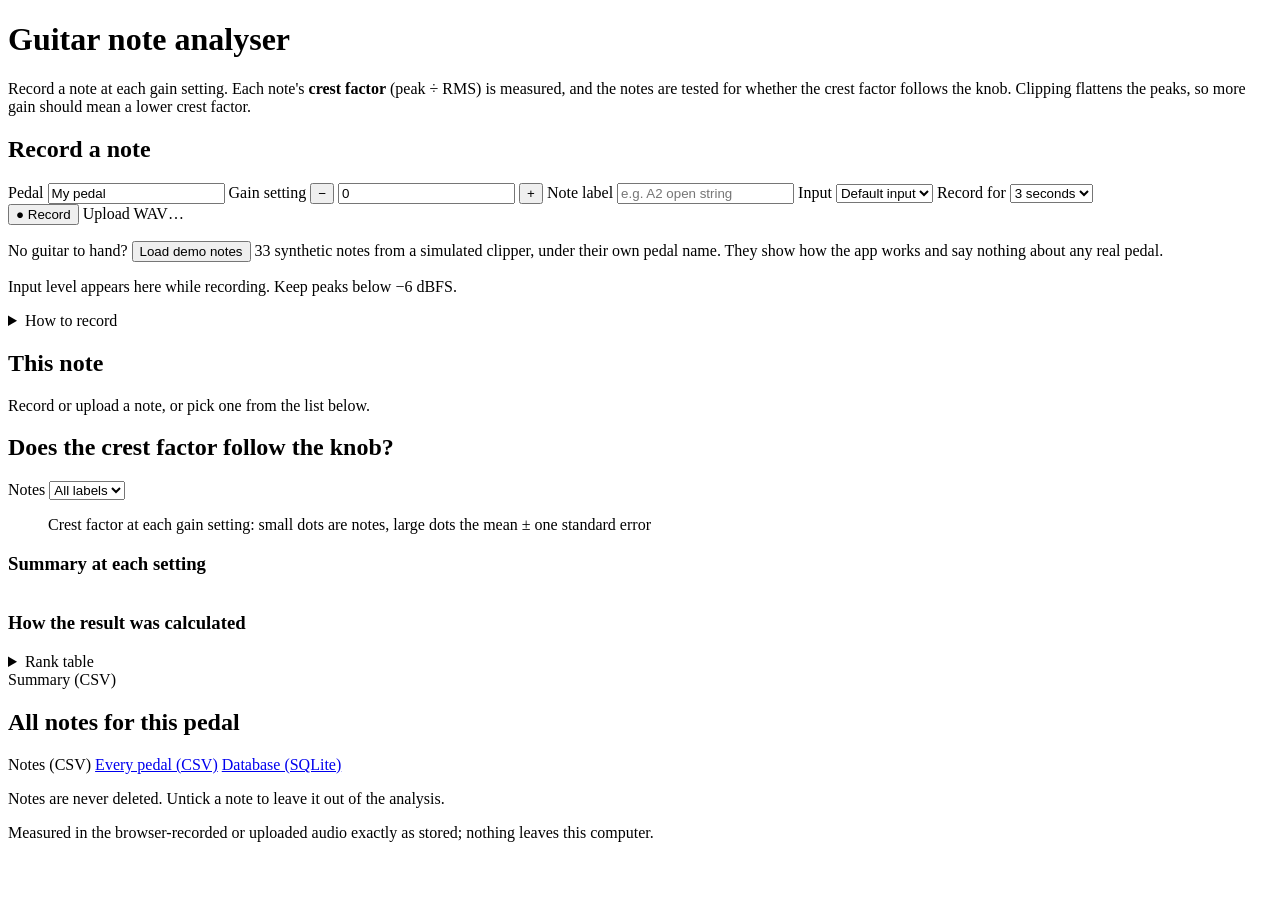
==== static/index.html @ f60c5148 "Publish the guitar note analyser" ====
<!doctype html>
<html lang="en-GB">
<head>
<meta charset="utf-8">
<meta name="viewport" content="width=device-width, initial-scale=1">
<title>Guitar Note Analyser</title>
<link rel="stylesheet" href="static/style.css">
</head>
<body>
<header class="masthead">
  <h1>Guitar note analyser</h1>
  <p>Record a note at each gain setting. Each note's <strong>crest factor</strong> (peak ÷ RMS)
     is measured, and the notes are tested for whether the crest factor follows the knob.
     Clipping flattens the peaks, so more gain should mean a lower crest factor.</p>
  <p id="mode-note" class="mode-note" hidden>This copy runs entirely in your browser. Your notes and
     recordings are saved in this browser only and are never uploaded, so use
     <em>Database (SQLite)</em> below now and then to keep a copy.</p>
</header>

<main>
<div class="top">
  <section class="card" id="record-card" aria-labelledby="record-title">
    <h2 id="record-title">Record a note</h2>
    <div class="fields">
      <label>Pedal
        <input id="pedal" list="pedal-list" autocomplete="off" value="My pedal">
        <datalist id="pedal-list"></datalist>
      </label>
      <label>Gain setting
        <span class="stepper">
          <button type="button" id="gain-down" aria-label="Lower gain setting">−</button>
          <input id="gain" type="number" step="0.5" min="0" value="0" inputmode="decimal">
          <button type="button" id="gain-up" aria-label="Raise gain setting">+</button>
        </span>
        <small id="gain-count" class="hint"></small>
      </label>
      <label>Note label
        <input id="label" list="label-list" autocomplete="off" placeholder="e.g. A2 open string">
        <datalist id="label-list"></datalist>
      </label>
      <label>Input
        <select id="device"><option value="">Default input</option></select>
      </label>
      <label>Record for
        <select id="duration">
          <option value="2">2 seconds</option>
          <option value="3" selected>3 seconds</option>
          <option value="4">4 seconds</option>
          <option value="6">6 seconds</option>
        </select>
      </label>
    </div>

    <div class="actions">
      <button type="button" id="record" class="primary">● Record</button>
      <label class="button" for="upload">Upload WAV…</label>
      <input id="upload" type="file" accept=".wav,audio/wav,audio/x-wav" multiple hidden>
    </div>
    <p class="demo-line">No guitar to hand?
      <button type="button" id="load-demo">Load demo notes</button>
      <span class="hint">33 synthetic notes from a simulated clipper, under their own pedal name.
        They show how the app works and say nothing about any real pedal.</span>
    </p>

    <div class="meter" aria-hidden="true"><div id="meter-fill"></div><div class="meter-zone"></div></div>
    <p id="meter-text" class="hint">Input level appears here while recording. Keep peaks below −6 dBFS.</p>
    <p id="status" role="status" aria-live="polite"></p>
    <p id="processing" class="hint"></p>

    <details class="protocol">
      <summary>How to record</summary>
      <ol>
        <li>Plug the pedal's output into your audio interface and choose it under <em>Input</em>.</li>
        <li>Use one note throughout (say the open A string), plucked the same way each time.</li>
        <li>Press <em>Record</em>, pluck once, and let the note ring. One note per recording.</li>
        <li>Record about five notes at each gain setting, then move the knob and repeat.</li>
        <li>Keep the interface's input below −6 dBFS: clipping in the interface flattens peaks
            exactly as the pedal does and would count as extra distortion.</li>
      </ol>
      <p>The browser's echo cancellation, noise suppression and automatic gain control are switched
         off for recording, since each of them would change the waveform being measured.</p>
    </details>
  </section>

  <section class="card" id="note-card" aria-labelledby="note-title">
    <h2 id="note-title">This note</h2>
    <p id="note-empty" class="hint">Record or upload a note, or pick one from the list below.</p>
    <div id="note-body" hidden>
      <div class="headline">
        <div><span class="big" id="note-crest"></span><span class="unit">dB crest factor</span></div>
        <div class="facts" id="note-facts"></div>
      </div>
      <div id="note-warnings"></div>
      <figure class="chart">
        <figcaption>Whole recording, with the analysed window shaded</figcaption>
        <div id="chart-overview"></div>
        <div class="downloads" data-chart="chart-overview"></div>
      </figure>
      <figure class="chart">
        <figcaption>30 ms close-up around the peak: dashed = ±peak, solid = ±RMS</figcaption>
        <div id="chart-zoom"></div>
        <div class="downloads" data-chart="chart-zoom"></div>
      </figure>
      <h3>How this number was calculated</h3>
      <ol class="steps" id="note-steps"></ol>
      <div class="downloads">
        <a id="dl-audio" class="button">Recording (WAV)</a>
        <a id="dl-window" class="button">Analysed samples (CSV)</a>
      </div>
      <details class="edit">
        <summary>Edit this note</summary>
        <form id="edit-form" class="fields">
          <label>Pedal <input name="pedal" required></label>
          <label>Gain setting <input name="gain" type="number" step="any" required></label>
          <label>Note label <input name="label"></label>
          <label class="wide">Comment <input name="comment"></label>
          <label class="check"><input name="included" type="checkbox"> Include in the analysis</label>
          <div class="actions"><button type="submit">Save changes</button></div>
        </form>
      </details>
    </div>
  </section>
</div>

<section class="card" id="analysis-card" aria-labelledby="analysis-title">
  <div class="card-head">
    <h2 id="analysis-title">Does the crest factor follow the knob?</h2>
    <label class="inline">Notes
      <select id="label-filter"><option value="__all__">All labels</option></select>
    </label>
  </div>
  <p id="verdict" class="verdict"></p>
  <div id="analysis-warnings"></div>
  <figure class="chart">
    <figcaption>Crest factor at each gain setting: small dots are notes, large dots the mean
      ± one standard error</figcaption>
    <div id="chart-gain"></div>
    <div class="downloads" data-chart="chart-gain"></div>
  </figure>
  <h3>Summary at each setting</h3>
  <div class="table-wrap"><table id="summary-table"></table></div>
  <h3>How the result was calculated</h3>
  <ol class="steps" id="analysis-steps"></ol>
  <details>
    <summary>Rank table</summary>
    <div class="table-wrap"><table id="rank-table"></table></div>
  </details>
  <div class="downloads">
    <a id="dl-summary" class="button">Summary (CSV)</a>
  </div>
</section>

<section class="card" id="notes-card" aria-labelledby="notes-title">
  <div class="card-head">
    <h2 id="notes-title">All notes for this pedal</h2>
    <div class="downloads">
      <a id="dl-notes" class="button">Notes (CSV)</a>
      <a id="dl-all" class="button" href="api/export/notes.csv">Every pedal (CSV)</a>
      <a id="dl-db" class="button" href="api/export/notes.db">Database (SQLite)</a>
    </div>
  </div>
  <p class="hint">Notes are never deleted. Untick a note to leave it out of the analysis.</p>
  <div class="table-wrap"><table id="notes-table"></table></div>
</section>
</main>

<footer>Measured in the browser-recorded or uploaded audio exactly as stored; nothing leaves this computer.</footer>
<script src="static/browser.js"></script>
<script src="static/charts.js"></script>
<script src="static/app.js"></script>
</body>
</html>
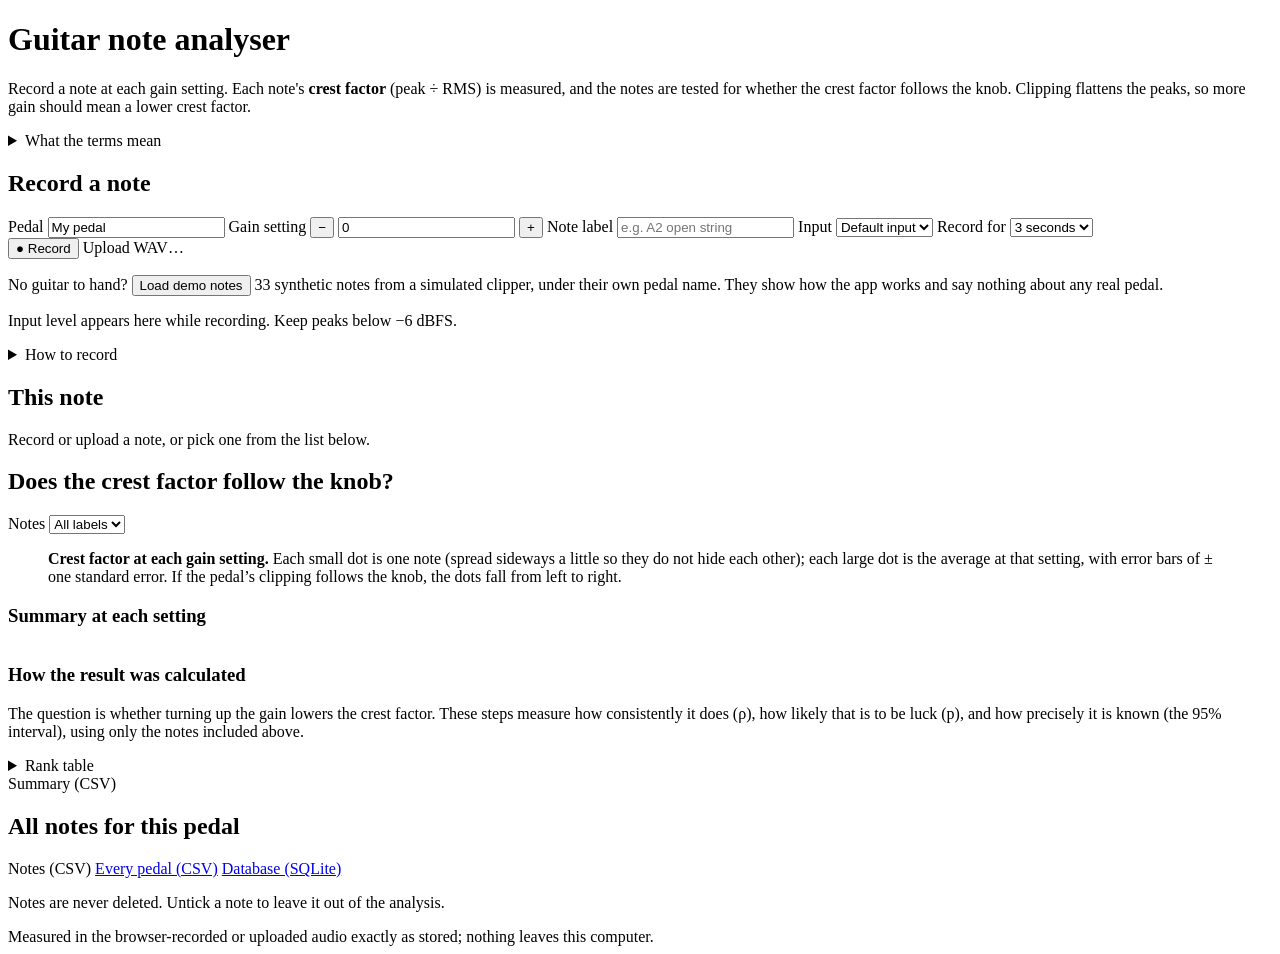
==== commit 7577b898: "Publish (source 7a33406)" ====
--- a/static/index.html
+++ b/static/index.html
@@ -12,6 +12,43 @@
   <p>Record a note at each gain setting. Each note's <strong>crest factor</strong> (peak ÷ RMS)
      is measured, and the notes are tested for whether the crest factor follows the knob.
      Clipping flattens the peaks, so more gain should mean a lower crest factor.</p>
+  <details class="glossary">
+    <summary>What the terms mean</summary>
+    <dl>
+      <dt>Sample</dt><dd>One number in a recording: the signal's voltage at one instant, scaled
+        so that &plusmn;1 is the loudest the file can hold.</dd>
+      <dt>Sample rate</dt><dd>How many samples are taken each second, usually 44,100 or 48,000.</dd>
+      <dt>dBFS</dt><dd>Decibels relative to full scale. 0 dBFS is the loudest a recording can be;
+        &minus;12 dBFS is a quarter of that in amplitude.</dd>
+      <dt>Peak</dt><dd>The biggest swing away from zero in the measured window, ignoring
+        whether it is up or down.</dd>
+      <dt>RMS</dt><dd>Root mean square: square every sample, average the squares, take the square
+        root. The note&rsquo;s effective level, roughly how loud it sounds.</dd>
+      <dt>Crest factor</dt><dd>Peak &divide; RMS, given in decibels. High (about 8 dB) for a
+        clean plucked note, whose peaks are sharp; 0 dB for a square wave, whose every sample
+        is at the peak. Clipping flattens the peaks, so it lowers the crest factor.</dd>
+      <dt>Decibel (dB)</dt><dd>A scale for ratios on which equal steps are equal proportions.
+        For amplitudes, dB = 20 &times; log<sub>10</sub>(ratio): a ratio of 2 is 6.02 dB, 1 is 0 dB.</dd>
+      <dt>Onset</dt><dd>Where the pluck begins: the first 5 ms slice whose level reaches 10% of
+        the loudest slice.</dd>
+      <dt>Analysis window</dt><dd>The 300 ms of each note that is measured, starting 50 ms after
+        the onset, past the click of the pick.</dd>
+      <dt>Rank</dt><dd>A value&rsquo;s place in order, smallest first. Tied values share the average
+        of the places they fill.</dd>
+      <dt>Spearman&rsquo;s &rho; (rho)</dt><dd>How consistently one ranking follows another, from
+        &minus;1 (perfectly opposite) through 0 (unrelated) to +1 (perfectly together).</dd>
+      <dt>p-value</dt><dd>The chance of a relationship at least this strong if the gain knob made
+        no difference at all. Below 0.05 is usually taken as unlikely to be chance.</dd>
+      <dt>95% interval</dt><dd>A range that, judged by resampling your own notes, probably holds the
+        true &rho;. Narrower with more notes.</dd>
+      <dt>Standard deviation</dt><dd>How far a single note typically sits from the average at its
+        setting: mostly how consistently you plucked.</dd>
+      <dt>Standard error</dt><dd>Standard deviation &divide; &radic;(number of notes): how precisely the
+        average is known. The error bars on the gain chart are &plusmn; one standard error.</dd>
+      <dt>Excluded note</dt><dd>A note kept in the database but left out of the analysis. Untick
+        and tick again in the notes table.</dd>
+    </dl>
+  </details>
   <p id="mode-note" class="mode-note" hidden>This copy runs entirely in your browser. Your notes and
      recordings are saved in this browser only and are never uploaded, so use
      <em>Database (SQLite)</em> below now and then to keep a copy.</p>
@@ -90,18 +127,27 @@
         <div><span class="big" id="note-crest"></span><span class="unit">dB crest factor</span></div>
         <div class="facts" id="note-facts"></div>
       </div>
+      <div id="note-reading" class="reading"></div>
       <div id="note-warnings"></div>
       <figure class="chart">
-        <figcaption>Whole recording, with the analysed window shaded</figcaption>
+        <figcaption><strong>The whole recording.</strong> Each thin vertical stroke spans the lowest
+          to the highest sample at that moment. The dashed red line is where the pluck was found
+          (step 2); the shaded band is the 300 ms that is measured (step 3).</figcaption>
         <div id="chart-overview"></div>
         <div class="downloads" data-chart="chart-overview"></div>
       </figure>
       <figure class="chart">
-        <figcaption>30 ms close-up around the peak: dashed = ±peak, solid = ±RMS</figcaption>
+        <figcaption><strong>A 30 ms close-up</strong> inside the measured window, around its biggest
+          swing. Dashed red: &plusmn; the peak (step 4). Solid green: &plusmn; the RMS (step 6). The
+          crest factor compares the two: the closer they are, the more the peaks have been
+          flattened.</figcaption>
         <div id="chart-zoom"></div>
         <div class="downloads" data-chart="chart-zoom"></div>
       </figure>
       <h3>How this number was calculated</h3>
+      <p class="explain">Each step shows the formula, then the numbers from this recording put
+        into it (after &ldquo;=&rdquo;), then the result (after &ldquo;&rarr;&rdquo;), then what it
+        means. Every number comes from this note&rsquo;s own samples.</p>
       <ol class="steps" id="note-steps"></ol>
       <div class="downloads">
         <a id="dl-audio" class="button">Recording (WAV)</a>
@@ -132,14 +178,21 @@
   <p id="verdict" class="verdict"></p>
   <div id="analysis-warnings"></div>
   <figure class="chart">
-    <figcaption>Crest factor at each gain setting: small dots are notes, large dots the mean
-      ± one standard error</figcaption>
+    <figcaption><strong>Crest factor at each gain setting.</strong> Each small dot is one note
+      (spread sideways a little so they do not hide each other); each large dot is the average at
+      that setting, with error bars of &plusmn; one standard error. If the pedal&rsquo;s clipping
+      follows the knob, the dots fall from left to right.</figcaption>
     <div id="chart-gain"></div>
     <div class="downloads" data-chart="chart-gain"></div>
   </figure>
   <h3>Summary at each setting</h3>
+  <p id="summary-explain" class="explain"></p>
   <div class="table-wrap"><table id="summary-table"></table></div>
   <h3>How the result was calculated</h3>
+  <p class="explain">The question is whether turning up the gain lowers the crest factor.
+    These steps measure how consistently it does (&rho;), how likely that is to be luck
+    (p), and how precisely it is known (the 95% interval), using only the notes included
+    above.</p>
   <ol class="steps" id="analysis-steps"></ol>
   <details>
     <summary>Rank table</summary>
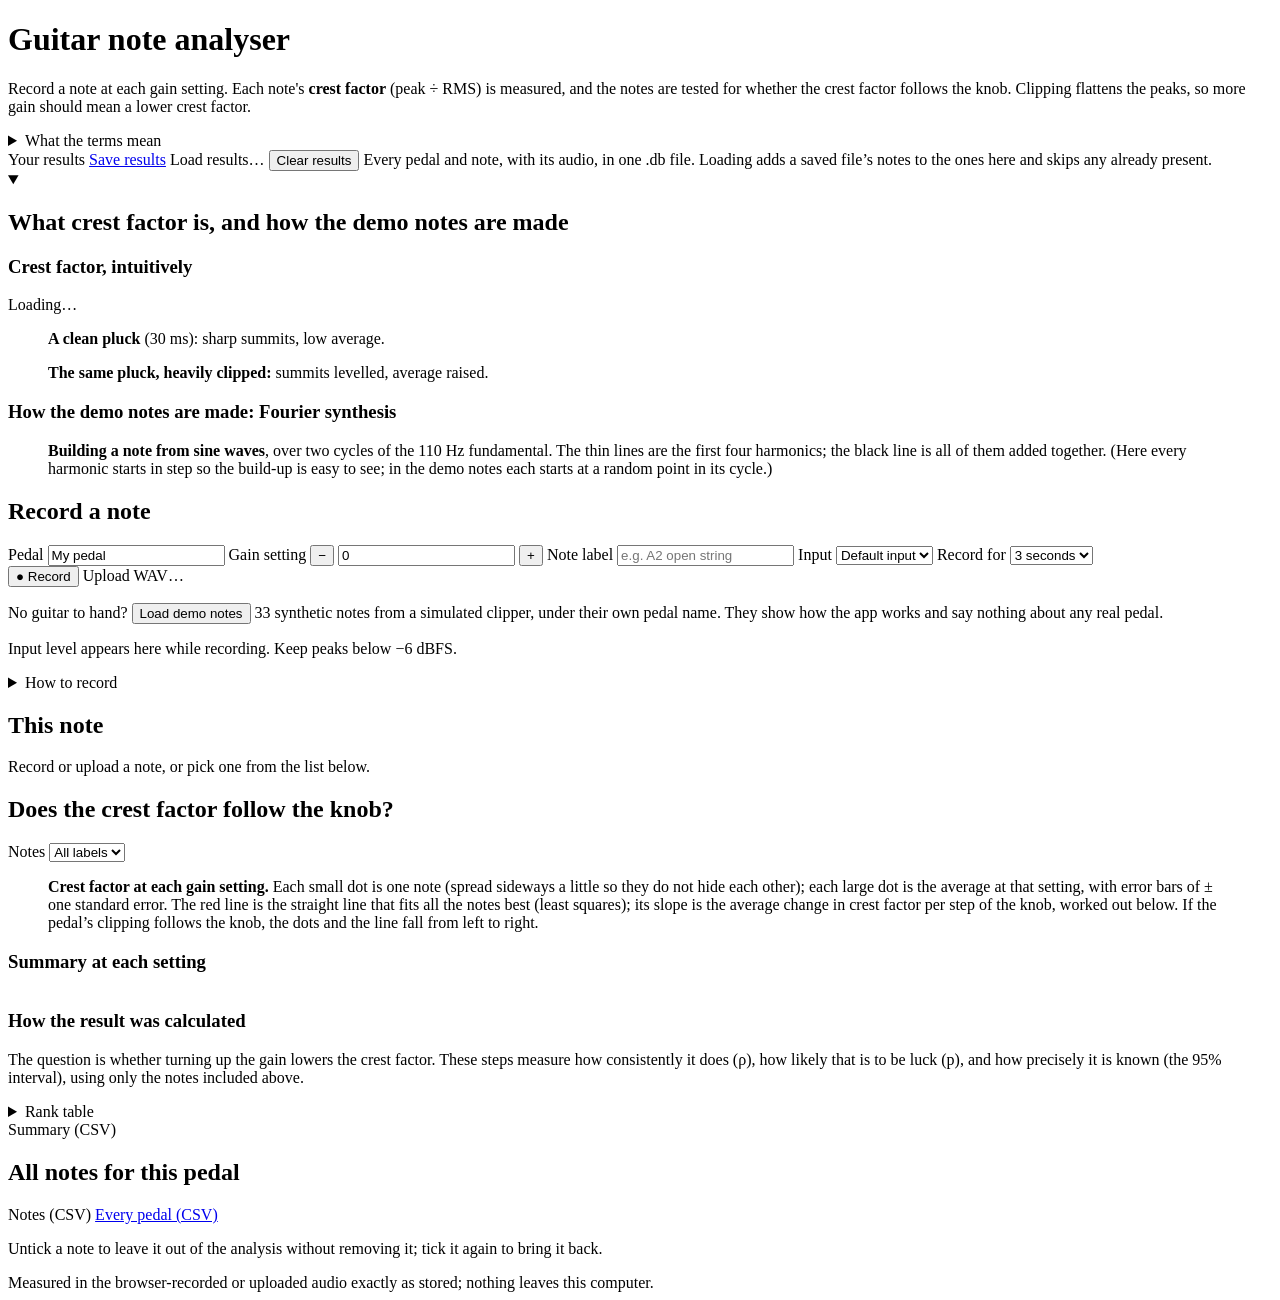
==== commit c923fc32: "Publish (source d818538)" ====
--- a/static/index.html
+++ b/static/index.html
@@ -51,10 +51,60 @@
   </details>
   <p id="mode-note" class="mode-note" hidden>This copy runs entirely in your browser. Your notes and
      recordings are saved in this browser only and are never uploaded, so use
-     <em>Database (SQLite)</em> below now and then to keep a copy.</p>
+     <em>Save results</em> now and then to keep a copy.</p>
+  <div class="results-bar">
+    <span class="results-title">Your results</span>
+    <a id="save-results" class="button" href="api/export/notes.db">Save results</a>
+    <label class="button" for="load-results">Load results&hellip;</label>
+    <input id="load-results" type="file" accept=".db,application/vnd.sqlite3,application/x-sqlite3" hidden>
+    <button type="button" id="clear-results">Clear results</button>
+    <span class="hint">Every pedal and note, with its audio, in one .db file. Loading adds a saved
+      file&rsquo;s notes to the ones here and skips any already present.</span>
+  </div>
+  <dialog id="clear-dialog" aria-labelledby="clear-title">
+    <h2 id="clear-title">Clear all results?</h2>
+    <p id="clear-text"></p>
+    <div class="actions">
+      <button type="button" data-choice="save" class="default">Save a copy, then clear</button>
+      <button type="button" data-choice="clear">Clear without saving</button>
+      <button type="button" data-choice="cancel">Cancel</button>
+    </div>
+  </dialog>
 </header>
 
 <main>
+<details class="card explainer" id="explainer" open>
+  <summary><h2>What crest factor is, and how the demo notes are made</h2></summary>
+  <div class="explainer-grid">
+    <section aria-labelledby="crest-intuition">
+      <h3 id="crest-intuition">Crest factor, intuitively</h3>
+      <div id="crest-text" class="explainer-text"><p class="hint">Loading&hellip;</p></div>
+      <div class="pair">
+        <figure class="chart">
+          <figcaption><strong>A clean pluck</strong> (30 ms): sharp summits, low average.</figcaption>
+          <div id="chart-clean"></div>
+        </figure>
+        <figure class="chart">
+          <figcaption><strong>The same pluck, heavily clipped:</strong> summits levelled, average raised.</figcaption>
+          <div id="chart-clipped"></div>
+        </figure>
+      </div>
+    </section>
+    <section aria-labelledby="fourier-title">
+      <h3 id="fourier-title">How the demo notes are made: Fourier synthesis</h3>
+      <div id="fourier-text" class="explainer-text"></div>
+      <p id="fourier-formula" class="formula"></p>
+      <figure class="chart">
+        <figcaption><strong>Building a note from sine waves</strong>, over two cycles of the
+          110 Hz fundamental. The thin lines are the first four harmonics; the black line is all
+          of them added together. (Here every harmonic starts in step so the build-up is easy to
+          see; in the demo notes each starts at a random point in its cycle.)</figcaption>
+        <div id="chart-fourier"></div>
+      </figure>
+    </section>
+  </div>
+</details>
+
 <div class="top">
   <section class="card" id="record-card" aria-labelledby="record-title">
     <h2 id="record-title">Record a note</h2>
@@ -180,8 +230,10 @@
   <figure class="chart">
     <figcaption><strong>Crest factor at each gain setting.</strong> Each small dot is one note
       (spread sideways a little so they do not hide each other); each large dot is the average at
-      that setting, with error bars of &plusmn; one standard error. If the pedal&rsquo;s clipping
-      follows the knob, the dots fall from left to right.</figcaption>
+      that setting, with error bars of &plusmn; one standard error. The red line is the straight
+      line that fits all the notes best (least squares); its slope is the average change in crest
+      factor per step of the knob, worked out below. If the pedal&rsquo;s clipping follows the
+      knob, the dots and the line fall from left to right.</figcaption>
     <div id="chart-gain"></div>
     <div class="downloads" data-chart="chart-gain"></div>
   </figure>
@@ -209,10 +261,10 @@
     <div class="downloads">
       <a id="dl-notes" class="button">Notes (CSV)</a>
       <a id="dl-all" class="button" href="api/export/notes.csv">Every pedal (CSV)</a>
-      <a id="dl-db" class="button" href="api/export/notes.db">Database (SQLite)</a>
-    </div>
-  </div>
-  <p class="hint">Notes are never deleted. Untick a note to leave it out of the analysis.</p>
+    </div>
+  </div>
+  <p class="hint">Untick a note to leave it out of the analysis without removing it; tick it again
+    to bring it back.</p>
   <div class="table-wrap"><table id="notes-table"></table></div>
 </section>
 </main>
